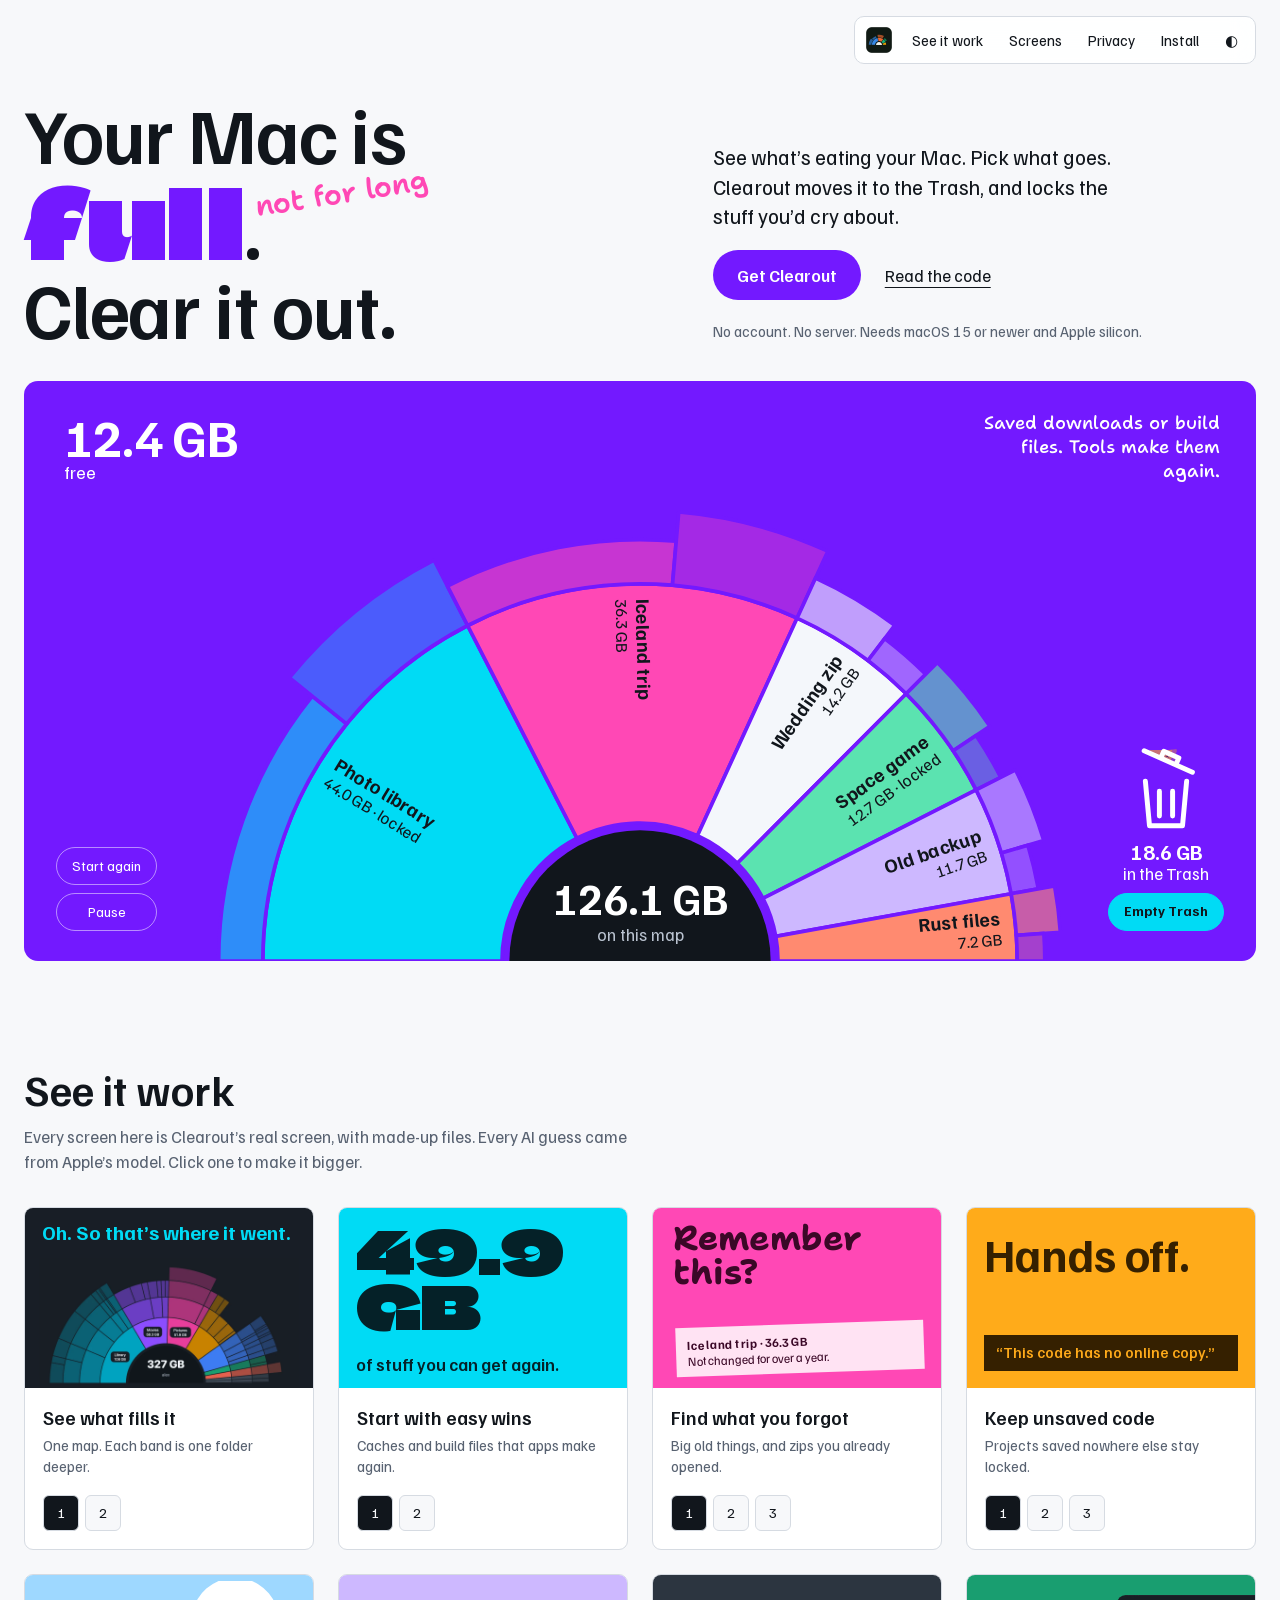
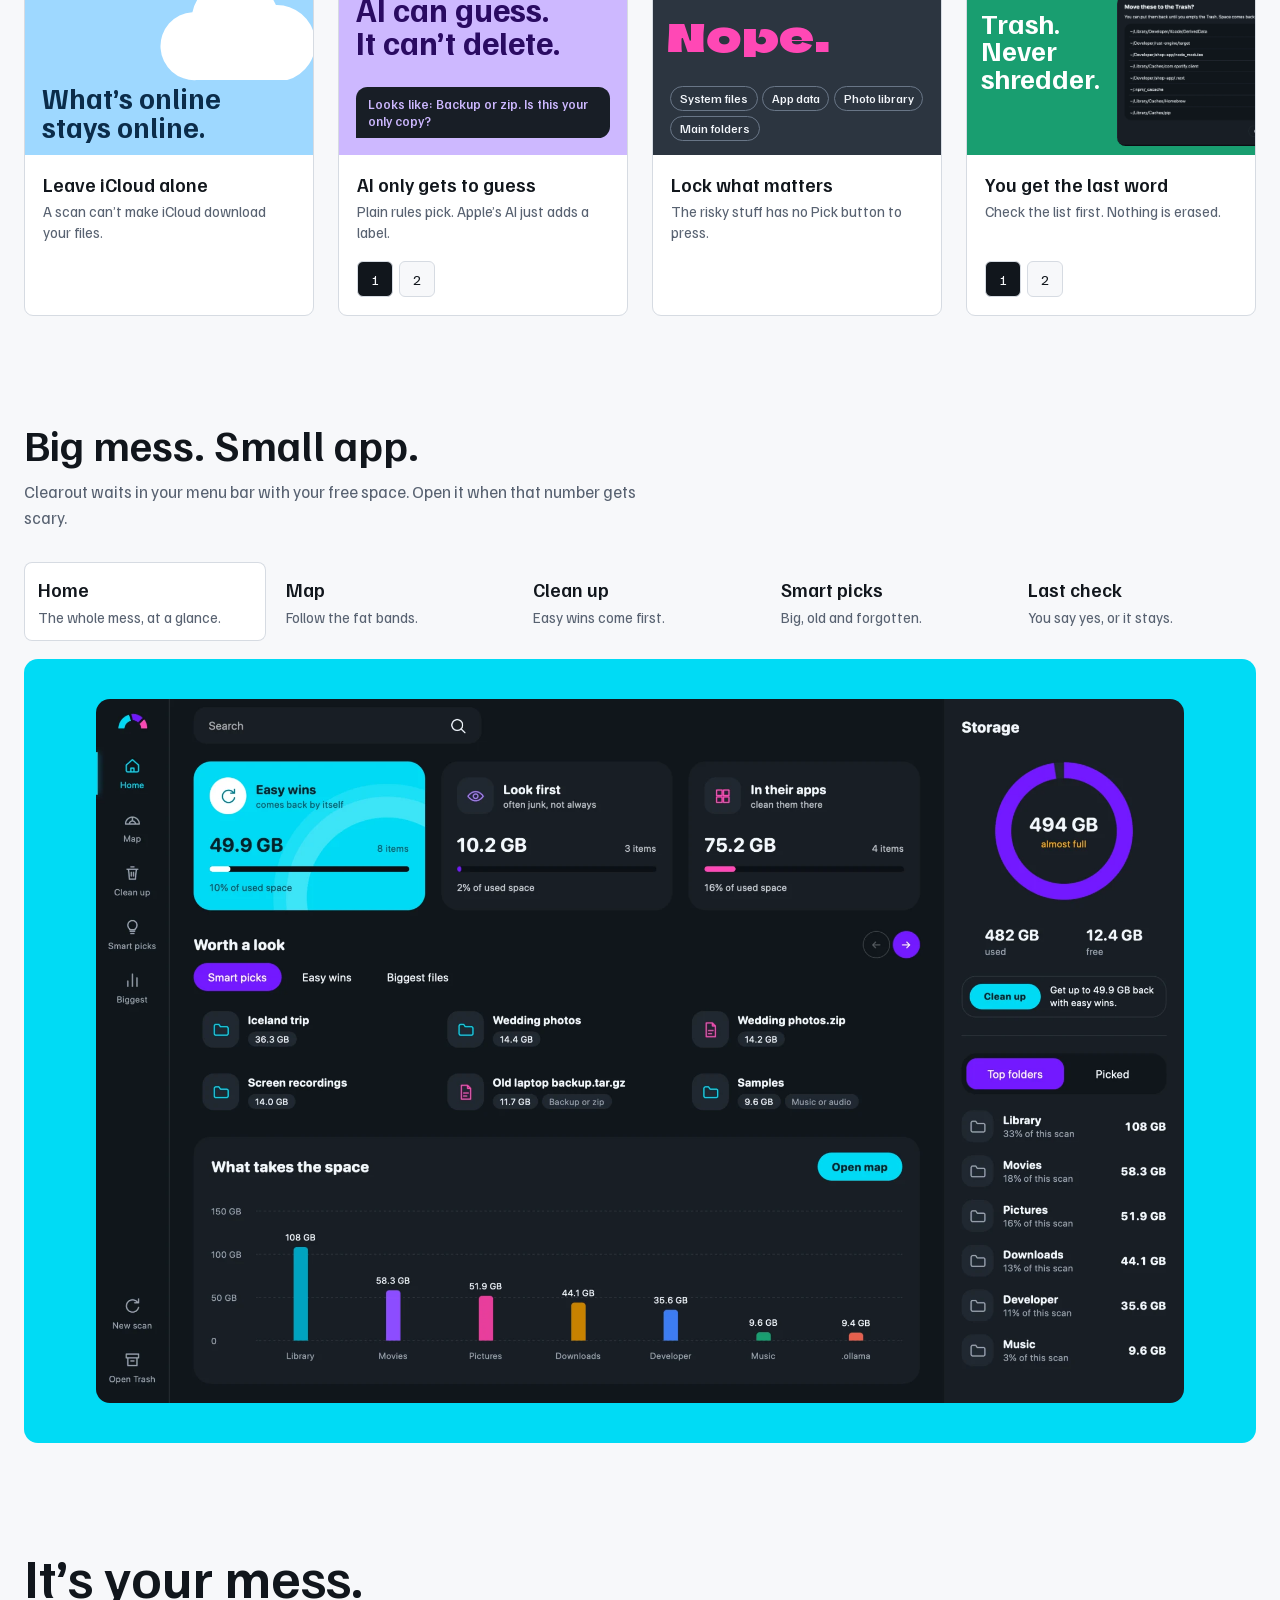
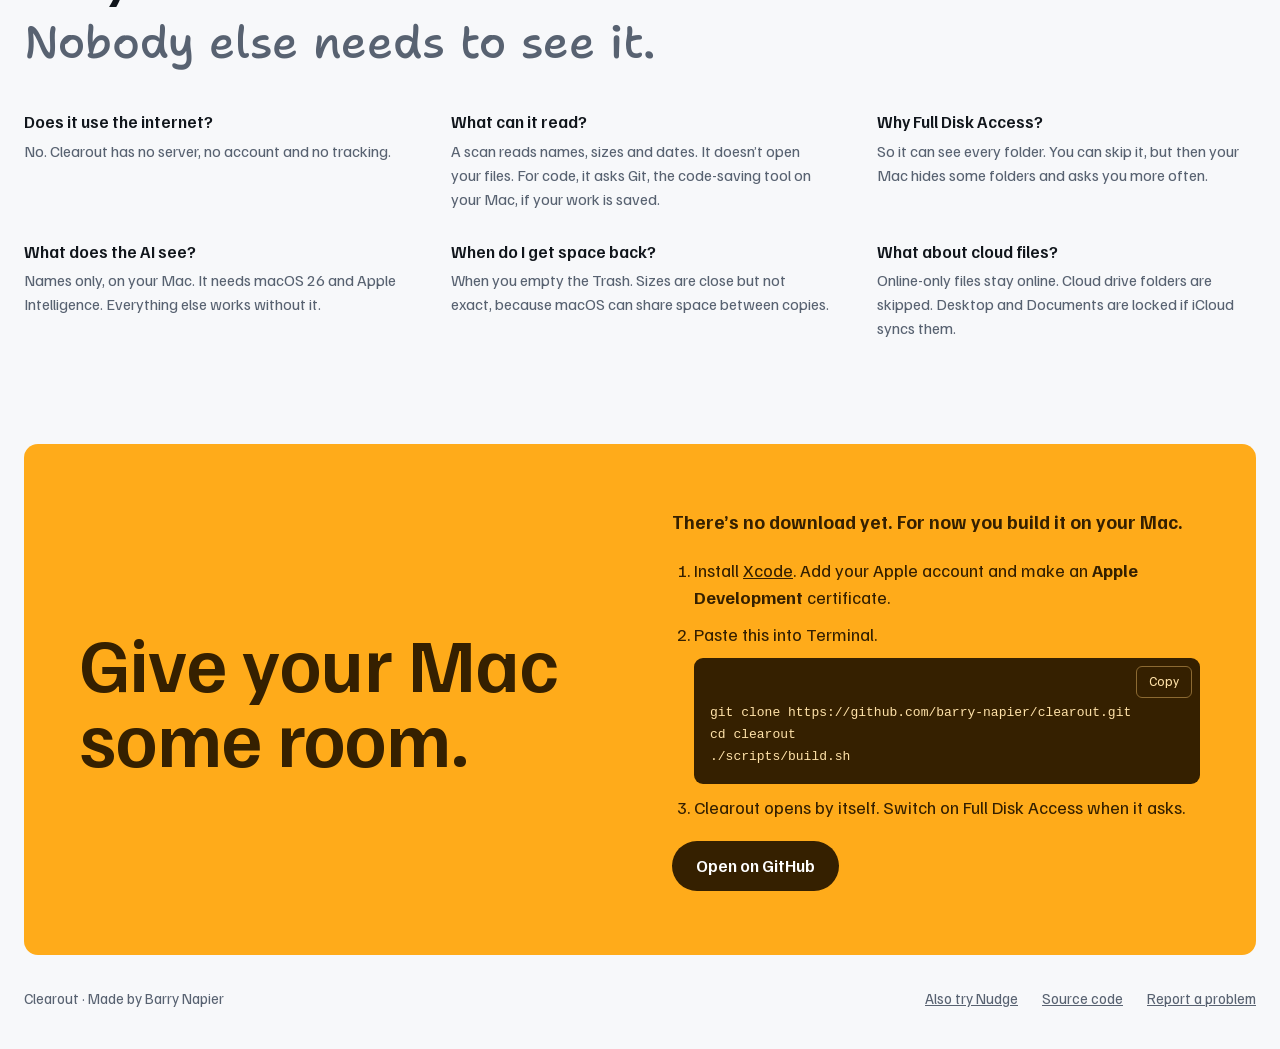
==== site/index.html @ 870a0790 "Marketing site for clearout.bnapier.dev, with screenshots of the real screens Co-Authored-By: Claude" ====
<!doctype html>
<html lang="en">
<head>
<meta charset="utf-8">
<meta name="viewport" content="width=device-width, initial-scale=1">
<title>Clearout · Your Mac is full. Clear it out.</title>
<meta name="description" content="A private disk cleaner for your Mac. See what fills it, pick what goes, and move it to the Trash. No account, no server.">
<link rel="canonical" href="https://clearout.bnapier.dev/">
<meta property="og:title" content="Clearout">
<meta property="og:type" content="website">
<meta property="og:url" content="https://clearout.bnapier.dev/">
<meta property="og:image" content="https://clearout.bnapier.dev/assets/share.jpg">
<meta property="og:description" content="Your Mac is full. Clear it out. A private disk cleaner that never leaves your Mac.">
<meta name="twitter:card" content="summary_large_image">
<meta name="color-scheme" content="light dark">
<link rel="icon" href="assets/favicon.png">
<link rel="preload" href="assets/fonts/climate.woff2" as="font" type="font/woff2" crossorigin>
<link rel="stylesheet" href="styles.css">
<script>
  try { const t = localStorage.getItem('theme'); if (t) document.documentElement.dataset.theme = t } catch {}
</script>
<script src="main.js" defer></script>
</head>
<body>

<nav class="nav" aria-label="Main">
  <a class="home" href="#top" aria-label="Clearout, top of page"><img src="assets/icon.png" width="32" height="32" alt=""></a>
  <a class="wide" href="#films">See it work</a>
  <a class="wide" href="#screens">Screens</a>
  <a class="wide" href="#privacy">Privacy</a>
  <a href="#install">Install</a>
  <button id="theme" type="button" aria-label="Switch between light and dark">◐</button>
</nav>

<main id="top">
  <header class="hero">
    <h1 aria-label="Your Mac is full. Clear it out.">
      <span aria-hidden="true">Your Mac is<br><span class="full" id="full">full<i>not for long</i></span>.<br>Clear it out.</span>
    </h1>
    <div class="pitch">
      <p>See what’s eating your Mac. Pick what goes. Clearout moves it to the Trash, and locks the stuff you’d cry about.</p>
      <div class="actions">
        <a class="download" href="#install">Get Clearout</a>
        <a class="source" href="https://github.com/barry-napier/clearout">Read the code</a>
      </div>
      <p class="needs">No account. No server. Needs macOS 15 or newer and Apple silicon.</p>
    </div>
  </header>

  <section class="stage" id="stage" aria-label="Clearout demo, with made-up files">
    <p class="free"><b id="free">12.4 GB</b> <span>free</span></p>
    <p class="say" id="say">Click a piece to bin it.<br>Nothing real gets touched.</p>
    <svg id="map" class="map" viewBox="0 0 1000 500" role="group" aria-label="Space map"></svg>
    <div class="chips" id="chips"></div>
    <div class="bin">
      <svg id="can" viewBox="0 0 80 88" aria-hidden="true"><path class="lid" d="M8 16h64M30 16V7h20v9"/><path d="M15 27l5 54h40l5-54M32 39v30M48 39v30"/></svg>
      <p><b id="binned">0 GB</b><br>in the Trash</p>
      <button id="empty" type="button" disabled>Empty Trash</button>
    </div>
    <div class="stage-controls">
      <button id="reset" type="button">Start again</button>
      <button id="pause" type="button">Pause</button>
    </div>
  </section>

  <section id="films" class="section">
    <div class="section-head">
      <h2>See it work</h2>
      <p>Every screen here is Clearout’s real screen, with made-up files. Every AI guess came from Apple’s model. Click one to make it bigger.</p>
    </div>

    <div class="gallery">
      <article class="card">
        <button class="film f-map" type="button" aria-label="Enlarge: See what fills it">
          <span class="take" data-take="1"><span class="line">Oh. So that’s where it went.</span><img src="assets/shots/crop-fan.webp" width="1100" height="552" alt=""></span>
          <span class="take" data-take="2" hidden><span class="line">Click in. Dig down.</span><img src="assets/shots/crop-fan-developer.webp" width="1100" height="552" alt=""></span>
        </button>
        <div class="meta">
          <h3>See what fills it</h3>
          <p>One map. Each band is one folder deeper.</p>
          <div class="takes" role="group" aria-label="Map examples"></div>
        </div>
      </article>

      <article class="card">
        <button class="film f-easy" type="button" aria-label="Enlarge: Start with easy wins">
          <span class="take" data-take="1"><span class="big">49.9<br>GB</span><span class="line">of stuff you can get again.</span></span>
          <span class="take" data-take="2" hidden><span class="line top">Junk, with reasons.</span><img src="assets/shots/crop-easy.webp" width="1100" height="651" alt=""></span>
        </button>
        <div class="meta">
          <h3>Start with easy wins</h3>
          <p>Caches and build files that apps make again.</p>
          <div class="takes" role="group" aria-label="Easy win examples"></div>
        </div>
      </article>

      <article class="card">
        <button class="film f-smart" type="button" aria-label="Enlarge: Find what you forgot">
          <span class="take" data-take="1"><span class="line">Remember<br>this?</span><span class="note"><b>Iceland trip · 36.3 GB</b>Not changed for over a year.</span></span>
          <span class="take" data-take="2" hidden><span class="line">Got it<br>twice?</span><span class="note"><b>Wedding photos.zip · 14.2 GB</b>A folder with the same name is next to it.</span></span>
          <span class="take" data-take="3" hidden><span class="line small">The dusty corners.</span><img src="assets/shots/crop-smart.webp" width="1100" height="651" alt=""></span>
        </button>
        <div class="meta">
          <h3>Find what you forgot</h3>
          <p>Big old things, and zips you already opened.</p>
          <div class="takes" role="group" aria-label="Smart pick examples"></div>
        </div>
      </article>

      <article class="card">
        <button class="film f-code" type="button" aria-label="Enlarge: Keep unsaved code">
          <span class="take" data-take="1"><span class="line">Hands off.</span><span class="why">“This code has no online copy.”</span></span>
          <span class="take" data-take="2" hidden><span class="line">Not yet.</span><span class="why">“It has 2 changed files not saved.”</span></span>
          <span class="take" data-take="3" hidden><span class="line small">Save these first.</span><img src="assets/shots/crop-locked.webp" width="1100" height="410" alt=""></span>
        </button>
        <div class="meta">
          <h3>Keep unsaved code</h3>
          <p>Projects saved nowhere else stay locked.</p>
          <div class="takes" role="group" aria-label="Unsaved code examples"></div>
        </div>
      </article>

      <article class="card">
        <button class="film f-cloud" type="button" aria-label="Enlarge: Leave iCloud alone">
          <span class="take" data-take="1">
            <svg class="cloud" viewBox="0 0 120 74" aria-hidden="true"><path d="M28 70a24 24 0 0 1-3-48A31 31 0 0 1 84 17a27 27 0 0 1 8 53z"/></svg>
            <span class="line">What’s online<br>stays online.</span>
          </span>
        </button>
        <div class="meta">
          <h3>Leave iCloud alone</h3>
          <p>A scan can’t make iCloud download your files.</p>
        </div>
      </article>

      <article class="card">
        <button class="film f-ai" type="button" aria-label="Enlarge: AI only gets to guess">
          <span class="take" data-take="1"><span class="line">AI can guess.<br>It can’t delete.</span><span class="guess">Looks like: Backup or zip. Is this your only copy?</span></span>
          <span class="take" data-take="2" hidden><span class="line">You know.<br>It doesn’t.</span><span class="guess">Looks like: Game project. Do you still work on this game?</span></span>
        </button>
        <div class="meta">
          <h3>AI only gets to guess</h3>
          <p>Plain rules pick. Apple’s AI just adds a label.</p>
          <div class="takes" role="group" aria-label="AI examples"></div>
        </div>
      </article>

      <article class="card">
        <button class="film f-locks" type="button" aria-label="Enlarge: Lock what matters">
          <span class="take" data-take="1"><span class="line">Nope.</span><span class="doors"><span>System files</span><span>App data</span><span>Photo library</span><span>Main folders</span></span></span>
        </button>
        <div class="meta">
          <h3>Lock what matters</h3>
          <p>The risky stuff has no Pick button to press.</p>
        </div>
      </article>

      <article class="card">
        <button class="film f-trash" type="button" aria-label="Enlarge: You get the last word">
          <span class="take" data-take="1"><span class="line">Trash.<br>Never<br>shredder.</span><img src="assets/shots/crop-confirm.webp" width="1100" height="799" alt=""></span>
          <span class="take" data-take="2" hidden><span class="line wide-line">Changed your mind? Put it back.</span><span class="after">It’s all there until you empty the Trash.</span></span>
        </button>
        <div class="meta">
          <h3>You get the last word</h3>
          <p>Check the list first. Nothing is erased.</p>
          <div class="takes" role="group" aria-label="Trash examples"></div>
        </div>
      </article>
    </div>
  </section>

  <section id="screens" class="section screens">
    <div class="section-head">
      <h2>Big mess. Small app.</h2>
      <p>Clearout waits in your menu bar with your free space. Open it when that number gets scary.</p>
    </div>
    <div class="tabs" role="group" aria-label="Screenshots">
      <button type="button" data-screen="home" aria-pressed="true"><b>Home</b><span>The whole mess, at a glance.</span></button>
      <button type="button" data-screen="map" aria-pressed="false"><b>Map</b><span>Follow the fat bands.</span></button>
      <button type="button" data-screen="cleanup" aria-pressed="false"><b>Clean up</b><span>Easy wins come first.</span></button>
      <button type="button" data-screen="smart" aria-pressed="false"><b>Smart picks</b><span>Big, old and forgotten.</span></button>
      <button type="button" data-screen="confirm" aria-pressed="false"><b>Last check</b><span>You say yes, or it stays.</span></button>
    </div>
    <div class="screen">
      <img id="screen" src="assets/shots/home.webp" width="2000" height="1295" loading="lazy" alt="Clearout Home screen">
    </div>
  </section>

  <section id="privacy" class="section privacy">
    <h2>It’s your mess.<br><em>Nobody else needs to see it.</em></h2>
    <dl>
      <div><dt>Does it use the internet?</dt><dd>No. Clearout has no server, no account and no tracking.</dd></div>
      <div><dt>What can it read?</dt><dd>A scan reads names, sizes and dates. It doesn’t open your files. For code, it asks Git, the code-saving tool on your Mac, if your work is saved.</dd></div>
      <div><dt>Why Full Disk Access?</dt><dd>So it can see every folder. You can skip it, but then your Mac hides some folders and asks you more often.</dd></div>
      <div><dt>What does the AI see?</dt><dd>Names only, on your Mac. It needs macOS 26 and Apple Intelligence. Everything else works without it.</dd></div>
      <div><dt>When do I get space back?</dt><dd>When you empty the Trash. Sizes are close but not exact, because macOS can share space between copies.</dd></div>
      <div><dt>What about cloud files?</dt><dd>Online-only files stay online. Cloud drive folders are skipped. Desktop and Documents are locked if iCloud syncs them.</dd></div>
    </dl>
  </section>

  <section id="install" class="section install">
    <h2>Give your Mac some room.</h2>
    <div class="steps">
      <p>There’s no download yet. For now you build it on your Mac.</p>
      <ol>
        <li>Install <a href="https://apps.apple.com/app/xcode/id497799835">Xcode</a>. Add your Apple account and make an <b>Apple Development</b> certificate.</li>
        <li>Paste this into Terminal.
          <div class="code">
            <pre id="command" tabindex="0"><code>git clone https://github.com/barry-napier/clearout.git
cd clearout
./scripts/build.sh</code></pre>
            <button id="copy" type="button">Copy</button>
          </div>
        </li>
        <li>Clearout opens by itself. Switch on Full Disk Access when it asks.</li>
      </ol>
      <a class="download" href="https://github.com/barry-napier/clearout">Open on GitHub</a>
    </div>
  </section>
</main>

<footer>
  <span>Clearout · Made by Barry Napier</span>
  <a href="https://nudge.bnapier.dev">Also try Nudge</a>
  <a href="https://github.com/barry-napier/clearout">Source code</a>
  <a href="https://github.com/barry-napier/clearout/issues">Report a problem</a>
</footer>

<dialog id="viewer" aria-label="Bigger view">
  <button class="close" type="button">Close</button>
  <div id="viewer-film"></div>
</dialog>

</body>
</html>
---- site/styles.css ----
/*
  Layout: the same quiet frame as Nudge, around loud little films.
  Colours come from the app. The fan and the fat word are Clearout's own marks.
  Films are sized in cqw, so the same markup works small and enlarged.
*/
@font-face { font-family: Familjen; src: url(assets/fonts/familjen.woff2) format("woff2"); font-weight: 400 700; font-display: swap }
@font-face { font-family: Shantell; src: url(assets/fonts/shantell.woff2) format("woff2"); font-weight: 400 700; font-display: swap }
@font-face { font-family: Climate; src: url(assets/fonts/climate.woff2) format("woff2"); font-weight: 400; font-display: swap }

:root {
  --bg: #f7f8fa;
  --surface: #fff;
  --text: #11161c;
  --muted: #586271;
  --line: #d6dbe2;
  --accent: #7319ff;
  --word: #7319ff;
  --nav: rgb(255 255 255 / .88);
  --ink: #11161c;
  --cyan: #00dbf5;
  --pink: #ff48b5;
  --amber: #ffab1a;
  --ui: Familjen, system-ui, sans-serif;
  --fat: Climate, Impact, sans-serif;
  --hand: Shantell, "Comic Sans MS", cursive;
  --ease: cubic-bezier(.23, 1, .32, 1);
  color-scheme: light;
}
@media (prefers-color-scheme: dark) {
  :root:not([data-theme="light"]) {
    --bg: #11161c; --surface: #181e26; --text: #f4f7fb; --muted: #9aa5b3;
    --line: #2c3540; --word: #00dbf5; --nav: rgb(24 30 38 / .88); color-scheme: dark;
  }
}
:root[data-theme="dark"] {
  --bg: #11161c; --surface: #181e26; --text: #f4f7fb; --muted: #9aa5b3;
  --line: #2c3540; --word: #00dbf5; --nav: rgb(24 30 38 / .88); color-scheme: dark;
}

*, *::before, *::after { box-sizing: border-box }
[hidden] { display: none !important }
html { scroll-behavior: smooth; scroll-padding-top: 72px }
body { margin: 0; background: var(--bg); color: var(--text); font: 17px/1.5 var(--ui); -webkit-font-smoothing: antialiased }
main, footer { width: 100%; max-width: 1312px; margin: 0 auto; padding-inline: 24px }
img, svg { display: block; max-width: 100% }
h1, h2, h3, p { margin: 0 }
h1, h2 { text-wrap: balance }
h2 { font-size: clamp(30px, 3.4vw, 46px); line-height: 1.08; font-weight: 600 }
a { color: inherit }
button { font: inherit; color: inherit; cursor: pointer }
button:disabled { cursor: default }
:focus-visible { outline: 3px solid var(--word); outline-offset: 3px }

/* Floating nav */
.nav {
  position: fixed; top: 16px; right: 24px; z-index: 10;
  display: flex; align-items: center; gap: 2px; padding: 5px;
  background: var(--nav); backdrop-filter: blur(12px);
  border: 1px solid var(--line); border-radius: 10px; font-size: 15px;
}
.nav a, .nav button {
  display: flex; align-items: center; justify-content: center; min-height: 36px; padding: 0 12px;
  border: 0; border-radius: 6px; background: none; text-decoration: none; white-space: nowrap;
}
.nav a:hover, .nav button:hover { background: var(--bg) }
.nav .home { padding: 0 3px }

/* Hero */
.hero { display: grid; grid-template-columns: 1.15fr 1fr; gap: 24px 64px; align-items: end; padding: 94px 0 32px }
.hero h1 { font-size: clamp(46px, 6.1vw, 82px); line-height: 1.02; font-weight: 600; letter-spacing: -.015em }
.full {
  position: relative; display: inline-block; color: var(--word);
  font: 400 1.22em/1 var(--fat); letter-spacing: 0; font-variation-settings: "YEAR" 1979;
  transition: font-variation-settings 1.1s var(--ease);
}
.full i {
  position: absolute; left: calc(100% + .35em); top: .18em; color: var(--pink); white-space: nowrap;
  font: 600 .3em/1 var(--hand); transform: rotate(-9deg);
  animation: scribble .7s .9s var(--ease) backwards;
}
.pitch { display: grid; gap: 20px; padding-bottom: 6px }
.pitch > p:first-child { font-size: 21px; line-height: 1.4; max-width: 34ch }
.actions { display: flex; flex-wrap: wrap; align-items: center; gap: 12px 24px }
.download {
  display: inline-flex; align-items: center; min-height: 50px; padding: 0 24px;
  background: var(--accent); color: #fff; border-radius: 99px; font-weight: 600; text-decoration: none;
  transition: transform .15s var(--ease), filter .15s;
}
.download:hover { filter: brightness(1.12) }
.download:active { transform: scale(.97) }
.source { text-underline-offset: 5px }
.needs { color: var(--muted); font-size: 15px }

/* The big demo */
.stage { position: relative; height: 580px; overflow: hidden; border-radius: 14px; background: var(--accent); color: #fff }
.stage :focus-visible { outline-color: #fff }
.free { position: absolute; left: 40px; top: 30px; line-height: 1 }
.free b { display: block; font-size: 52px; font-variant-numeric: tabular-nums }
.free span { font-size: 18px }
.say { position: absolute; right: 36px; top: 30px; width: 260px; text-align: right; font: 500 18px/1.35 var(--hand) }
.map { position: absolute; left: 50%; bottom: 0; translate: -50%; width: min(920px, 78%); aspect-ratio: 2; overflow: visible }
.piece { cursor: pointer; outline: none }
.piece path { stroke: var(--accent); stroke-width: 4; stroke-linejoin: round }
.piece:hover { filter: brightness(1.12) }
.piece:focus-visible path { stroke: #fff; stroke-width: 7 }
.piece text { pointer-events: none; font: 700 21px var(--ui) }
.piece .amount { font-weight: 400; font-size: 18px }
.piece.no { animation: no .4s }
.map .hub { fill: var(--ink) }
.map .total { fill: #fff; text-anchor: middle; font: 700 48px var(--ui) }
.map .total-label { fill: #b9c2cf; text-anchor: middle; font: 400 19px var(--ui) }
.flyer { pointer-events: none }
.chips { display: none }
.bin { position: absolute; right: 32px; bottom: 30px; display: grid; justify-items: center; gap: 8px; text-align: center; line-height: 1.2 }
.bin svg { width: 66px; fill: none; stroke: #fff; stroke-width: 6; stroke-linecap: round; stroke-linejoin: round; overflow: visible }
.bin .lid { transform-origin: 72px 16px; transition: transform .3s var(--ease) }
.bin .open .lid { transform: rotate(24deg) }
.bin b { font-size: 21px }
.stage button { min-height: 38px; padding: 0 15px; border: 1px solid rgb(255 255 255 / .5); border-radius: 99px; background: transparent; color: #fff; font-size: 14px }
.bin button:not(:disabled) { border-color: var(--cyan); background: var(--cyan); color: var(--ink); font-weight: 700 }
.bin button:disabled { opacity: .6 }
.stage-controls { position: absolute; left: 32px; bottom: 30px; display: grid; gap: 8px }

/* Film gallery */
.section { padding-top: 104px }
.section-head { display: grid; gap: 12px; margin-bottom: 32px }
.section-head p { color: var(--muted); max-width: 62ch }
.gallery { display: grid; grid-template-columns: repeat(4, minmax(0, 1fr)); gap: 24px }
.card {
  display: flex; flex-direction: column; overflow: hidden;
  background: var(--surface); border: 1px solid var(--line); border-radius: 9px;
}
.meta { flex: 1; display: flex; flex-direction: column; gap: 4px; padding: 18px }
.meta h3 { font-size: 19px; line-height: 1.3; font-weight: 600 }
.meta p { color: var(--muted); font-size: 15px; line-height: 1.4 }
.takes { display: flex; gap: 6px; margin-top: auto; padding-top: 14px }
.takes button { width: 36px; height: 36px; padding: 0; border: 1px solid var(--line); border-radius: 6px; background: var(--bg); font-size: 14px }
.takes button[aria-pressed="true"] { background: var(--text); color: var(--bg) }

.film {
  container-type: inline-size; position: relative; display: block; flex: none;
  width: 100%; aspect-ratio: 16 / 10; overflow: hidden; padding: 0; border: 0; text-align: left;
}
.film .take { position: absolute; inset: 0; display: block }
.film .take > * { position: absolute; display: block }
.film img { max-width: none; height: auto }

.f-map { background: #181e26; color: var(--cyan) }
.f-map .line { left: 6cqw; right: 6cqw; top: 5cqw; font: 700 7cqw/1 var(--ui) }
.f-map img { left: 5cqw; bottom: 0; width: 90cqw }

.f-easy { background: var(--cyan); color: #052128 }
.f-easy .big { left: 6cqw; top: 6cqw; font: 400 20cqw/.95 var(--fat); font-variation-settings: "YEAR" 1979 }
.f-easy .line { left: 6cqw; bottom: 5cqw; font: 600 6cqw/1 var(--ui) }
.f-easy .line.top { top: 6cqw; bottom: auto; font-size: 8cqw }
.f-easy img { left: 7cqw; top: 19cqw; width: 108cqw; border-radius: 2cqw }

.f-smart { background: var(--pink); color: #3b0827 }
.f-smart .line { left: 7cqw; top: 5cqw; font: 700 12cqw/.98 var(--hand) }
.f-smart .line.small { font-size: 8cqw }
.f-smart .note { left: 8cqw; right: 6cqw; bottom: 5cqw; padding: 3cqw 4cqw; background: #ffe3f3; font: 400 4.3cqw/1.3 var(--ui); transform: rotate(-2deg) }
.f-smart .note b { display: block }
.f-smart img { left: 7cqw; top: 20cqw; width: 104cqw; border-radius: 2cqw }

.f-code { background: var(--amber); color: #352000 }
.f-code .line { left: 6cqw; top: 8cqw; white-space: nowrap; font: 700 16cqw/1 var(--ui) }
.f-code .line.small { top: 6cqw; font-size: 9cqw }
.f-code .why { left: 6cqw; right: 6cqw; bottom: 6cqw; padding: 3cqw 4cqw; background: #352000; color: var(--amber); font: 500 5.4cqw/1.2 var(--ui) }
.f-code img { left: 5cqw; top: 22cqw; width: 108cqw; border-radius: 2cqw }

.f-cloud { background: #9ed8ff; color: #0b2c4a }
.f-cloud .cloud { right: -5cqw; top: 2cqw; width: 59cqw; fill: #fff }
.f-cloud .line { left: 6cqw; bottom: 5cqw; font: 700 10cqw/1 var(--ui) }

.f-ai { background: #cdb8ff; color: #2a0b62 }
.f-ai .line { left: 6cqw; top: 6cqw; font: 700 11.5cqw/1 var(--ui) }
.f-ai .guess { left: 6cqw; right: 6cqw; bottom: 6cqw; padding: 3cqw 4cqw; border-radius: 4cqw 4cqw 4cqw 0; background: #181e26; color: #cdb8ff; font: 500 4.6cqw/1.25 var(--ui) }

.f-locks { background: #2c3540; color: #f4f7fb }
.f-locks .line { left: 5cqw; top: 15cqw; font: 400 13.5cqw/1 var(--fat); color: var(--pink); font-variation-settings: "YEAR" 2000 }
.f-locks .doors { left: 6cqw; right: 6cqw; bottom: 5cqw; display: flex; flex-wrap: wrap; gap: 1.6cqw }
.f-locks .doors span { padding: 1.4cqw 3cqw; border: .35cqw solid #697687; border-radius: 9cqw; font: 500 4.3cqw/1.2 var(--ui) }

.f-trash { background: #199e70; color: #fff }
.f-trash .line { left: 5cqw; top: 12cqw; font: 700 9.6cqw/1 var(--ui) }
.f-trash img { left: 52cqw; top: 7cqw; width: 72cqw; border-radius: 3cqw }
.f-trash .wide-line { left: 6cqw; right: 6cqw; top: 7cqw; font-size: 12cqw }
.f-trash .after { left: 6cqw; right: 6cqw; bottom: 6cqw; font: 500 4.5cqw/1.2 var(--hand) }

/* A film rests on its last frame. .play runs it from the start. */
.play .take > :nth-child(1) { animation: rise .8s var(--ease) backwards }
.play .take > :nth-child(2) { animation: land 1s .45s var(--ease) backwards }
.f-easy.play .big { animation: slim 1.4s var(--ease) backwards }
.f-smart.play .note { animation: slap .8s .4s var(--ease) backwards }
.f-locks.play .line { animation: no .5s .2s }

dialog { width: min(1100px, calc(100vw - 32px), calc((100dvh - 110px) * 1.6)); max-width: none; padding: 0; border: 0; background: transparent; overflow: visible }
dialog::backdrop { background: rgb(5 8 11 / .84) }
dialog .film { border-radius: 12px; cursor: default }
dialog .close { display: block; margin: 0 0 10px auto; min-height: 40px; padding: 0 14px; border: 0; border-radius: 7px; background: #fff; color: var(--ink) }

/* Screenshots */
.tabs { display: grid; grid-template-columns: repeat(5, minmax(0, 1fr)); gap: 6px; margin-bottom: 18px }
.tabs button { display: grid; align-content: start; gap: 2px; padding: 14px; text-align: left; border: 0; border-radius: 8px; background: none; color: var(--muted) }
.tabs b { color: var(--text); font-weight: 600; font-size: 19px }
.tabs span { font-size: 15px; line-height: 1.35 }
.tabs [aria-pressed="true"] { background: var(--surface); box-shadow: inset 0 0 0 1px var(--line) }
.screen { padding: 40px 72px; border-radius: 14px; background: var(--cyan) }
.screen img { width: 100%; height: auto; border-radius: 14px }

/* Privacy */
.privacy h2 { font-size: clamp(30px, 4.3vw, 58px) }
.privacy em { font: 500 .82em/1.2 var(--hand); color: var(--muted) }
.privacy dl { display: grid; grid-template-columns: repeat(3, minmax(0, 1fr)); gap: 28px 48px; margin: 40px 0 0 }
.privacy dt { font-weight: 600; margin-bottom: 4px }
.privacy dd { margin: 0; color: var(--muted); font-size: 16px }

/* Install */
.install { margin-top: 104px; padding: 64px 56px; display: grid; grid-template-columns: minmax(0, 1fr) minmax(0, 1fr); gap: 28px 64px; align-items: center; border-radius: 14px; background: var(--amber); color: #352000 }
.install :focus-visible { outline-color: #352000 }
.install h2 { font-size: clamp(44px, 6vw, 84px); line-height: .98 }
.steps { display: grid; gap: 20px; min-width: 0 }
.steps > p { font-weight: 700; font-size: 19px }
.install ol { min-width: 0; margin: 0; padding-left: 22px; display: grid; grid-template-columns: minmax(0, 1fr); gap: 10px; font-size: 18px }
.install li { min-width: 0 }
.code { position: relative; margin-top: 10px; border-radius: 9px; background: #352000; color: #ffe2a8 }
.code pre { margin: 0; padding: 16px; padding-top: 44px; overflow-x: auto; font: 13px/1.7 ui-monospace, Menlo, monospace }
.code button { position: absolute; top: 8px; right: 8px; min-height: 32px; padding: 0 12px; border: 1px solid #8c6a32; border-radius: 6px; background: transparent; color: inherit; font-size: 13px }
.install .download { justify-self: start; background: #352000 }
footer { display: flex; flex-wrap: wrap; gap: 8px 24px; padding-block: 32px 40px; color: var(--muted); font-size: 15px }
footer span { margin-right: auto }

@media (max-width: 1080px) {
  .gallery { grid-template-columns: repeat(2, minmax(0, 1fr)) }
  .hero { grid-template-columns: minmax(0, 1fr) }
}
/* Small: the labels would be too tiny to read or tap, so buttons name the pieces. */
@media (max-width: 940px) {
  .stage { height: auto; padding: 20px 16px; display: flex; flex-direction: column; align-items: stretch; gap: 14px }
  .free, .say, .map, .bin, .stage-controls { position: relative; inset: auto }
  .free b { font-size: 40px }
  .say { width: auto; min-height: 49px; text-align: left }
  .map { translate: none; width: 100% }
  .piece text { display: none }
  .map .total { font-size: 54px }
  .chips { display: flex; flex-wrap: wrap; gap: 6px }
  .chips button { display: flex; align-items: center; gap: 7px }
  .chips i { width: 10px; height: 10px; border-radius: 3px }
  .bin { display: flex; justify-content: space-between; align-items: center; text-align: left }
  .bin svg { width: 38px }
  .bin p { margin-right: auto }
  .stage-controls { display: flex }
  .tabs { display: flex; overflow-x: auto }
  .tabs button { flex: none; width: 180px }
  .screen { padding: 14px }
  .install { grid-template-columns: minmax(0, 1fr) }
}
@media (max-width: 720px) {
  main, footer { padding-inline: 16px }
  .nav { top: 10px; right: 12px }
  .nav .wide { display: none }
  .hero { padding-top: 88px }
  .hero h1 { font-size: clamp(38px, 12vw, 64px); line-height: 1.08 }
  .full i { top: .3em }
  .pitch > p:first-child { font-size: 19px }
  .section { padding-top: 72px }
  .gallery, .privacy dl { grid-template-columns: minmax(0, 1fr) }
  .screen img { border-radius: 6px }
  .install { margin-top: 72px; padding: 36px 20px }
  .code pre { font-size: 11px }
}

@keyframes scribble { from { opacity: 0; clip-path: inset(0 100% 0 0) } }
@keyframes rise { from { opacity: 0; translate: 0 3cqw } }
@keyframes land { from { opacity: 0; translate: 7cqw 0; scale: .95 } }
@keyframes slap { from { opacity: 0; scale: 1.3; rotate: 7deg } }
@keyframes slim { from { font-variation-settings: "YEAR" 2050 } }
@keyframes no { 25%, 75% { translate: -7px 0 } 50% { translate: 7px 0 } }

@media (prefers-reduced-motion: reduce) {
  html { scroll-behavior: auto }
  *, *::before, *::after { animation: none !important; transition: none !important }
}
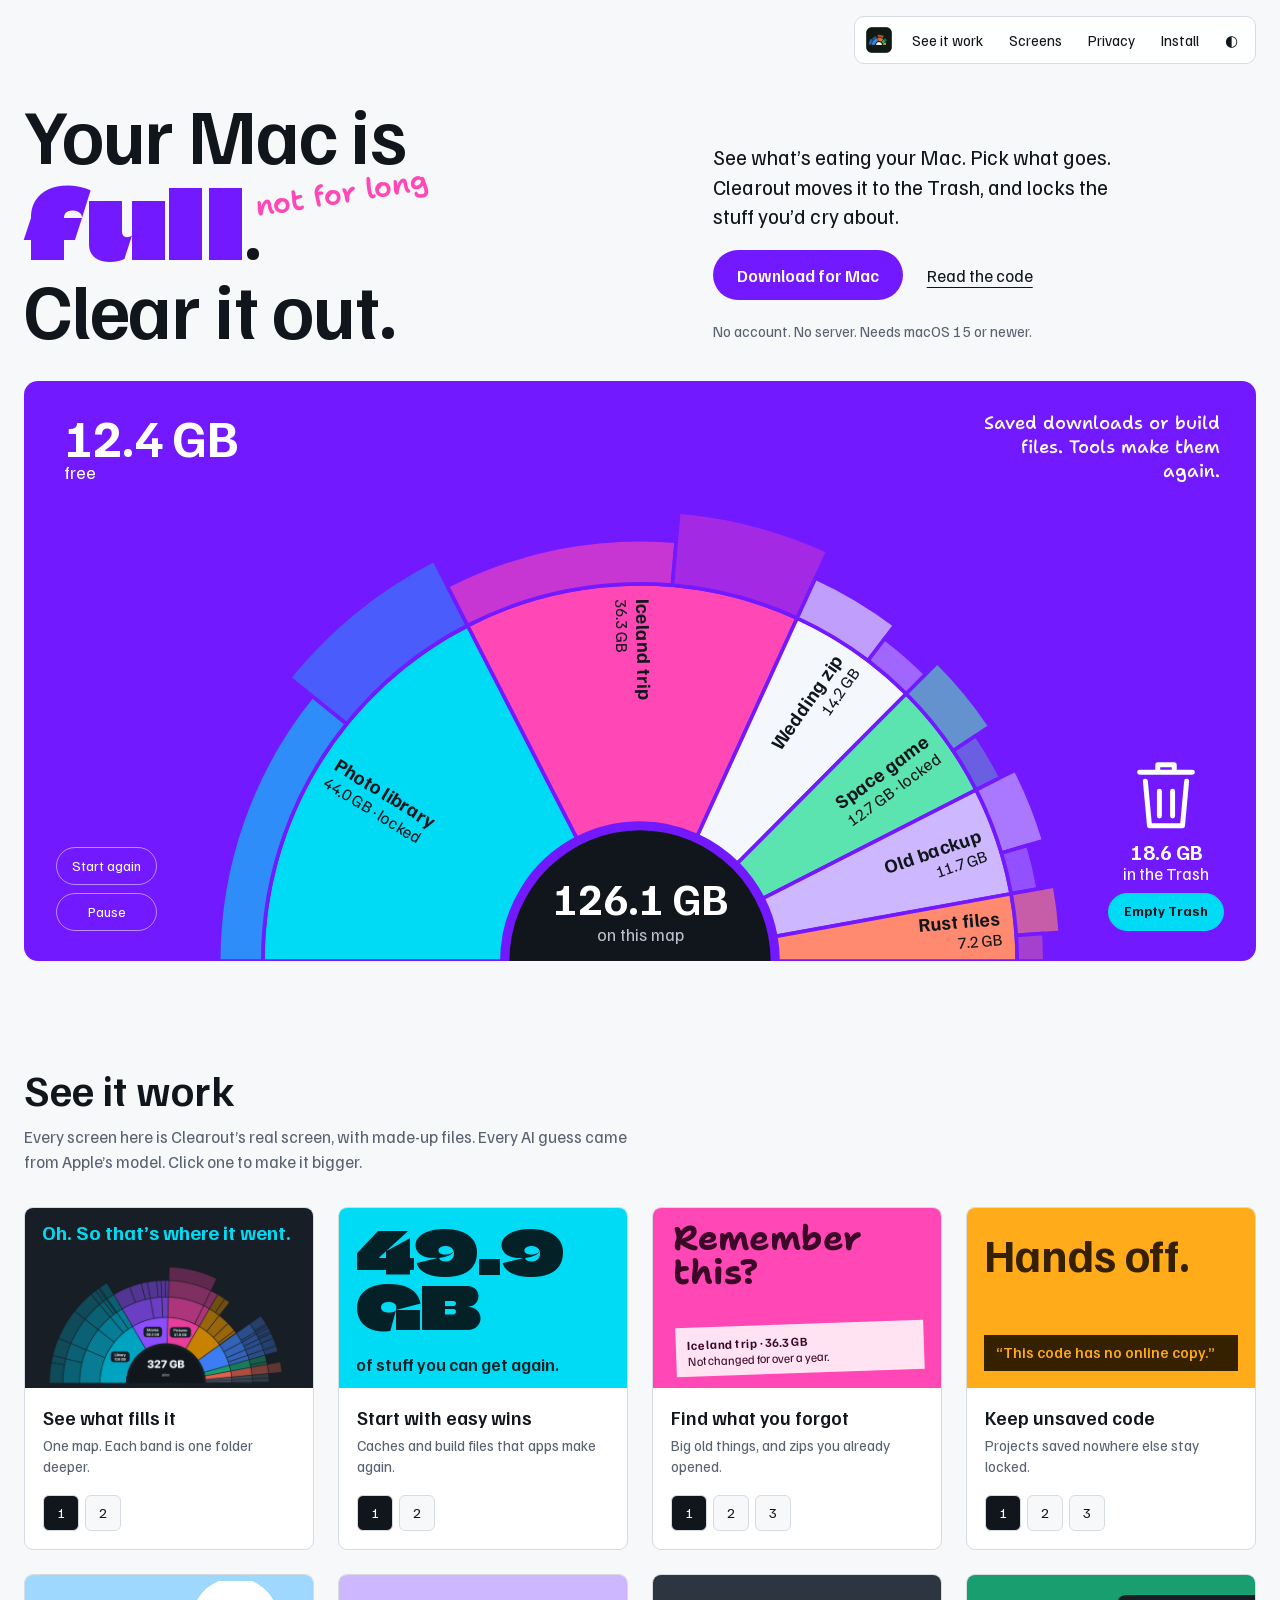
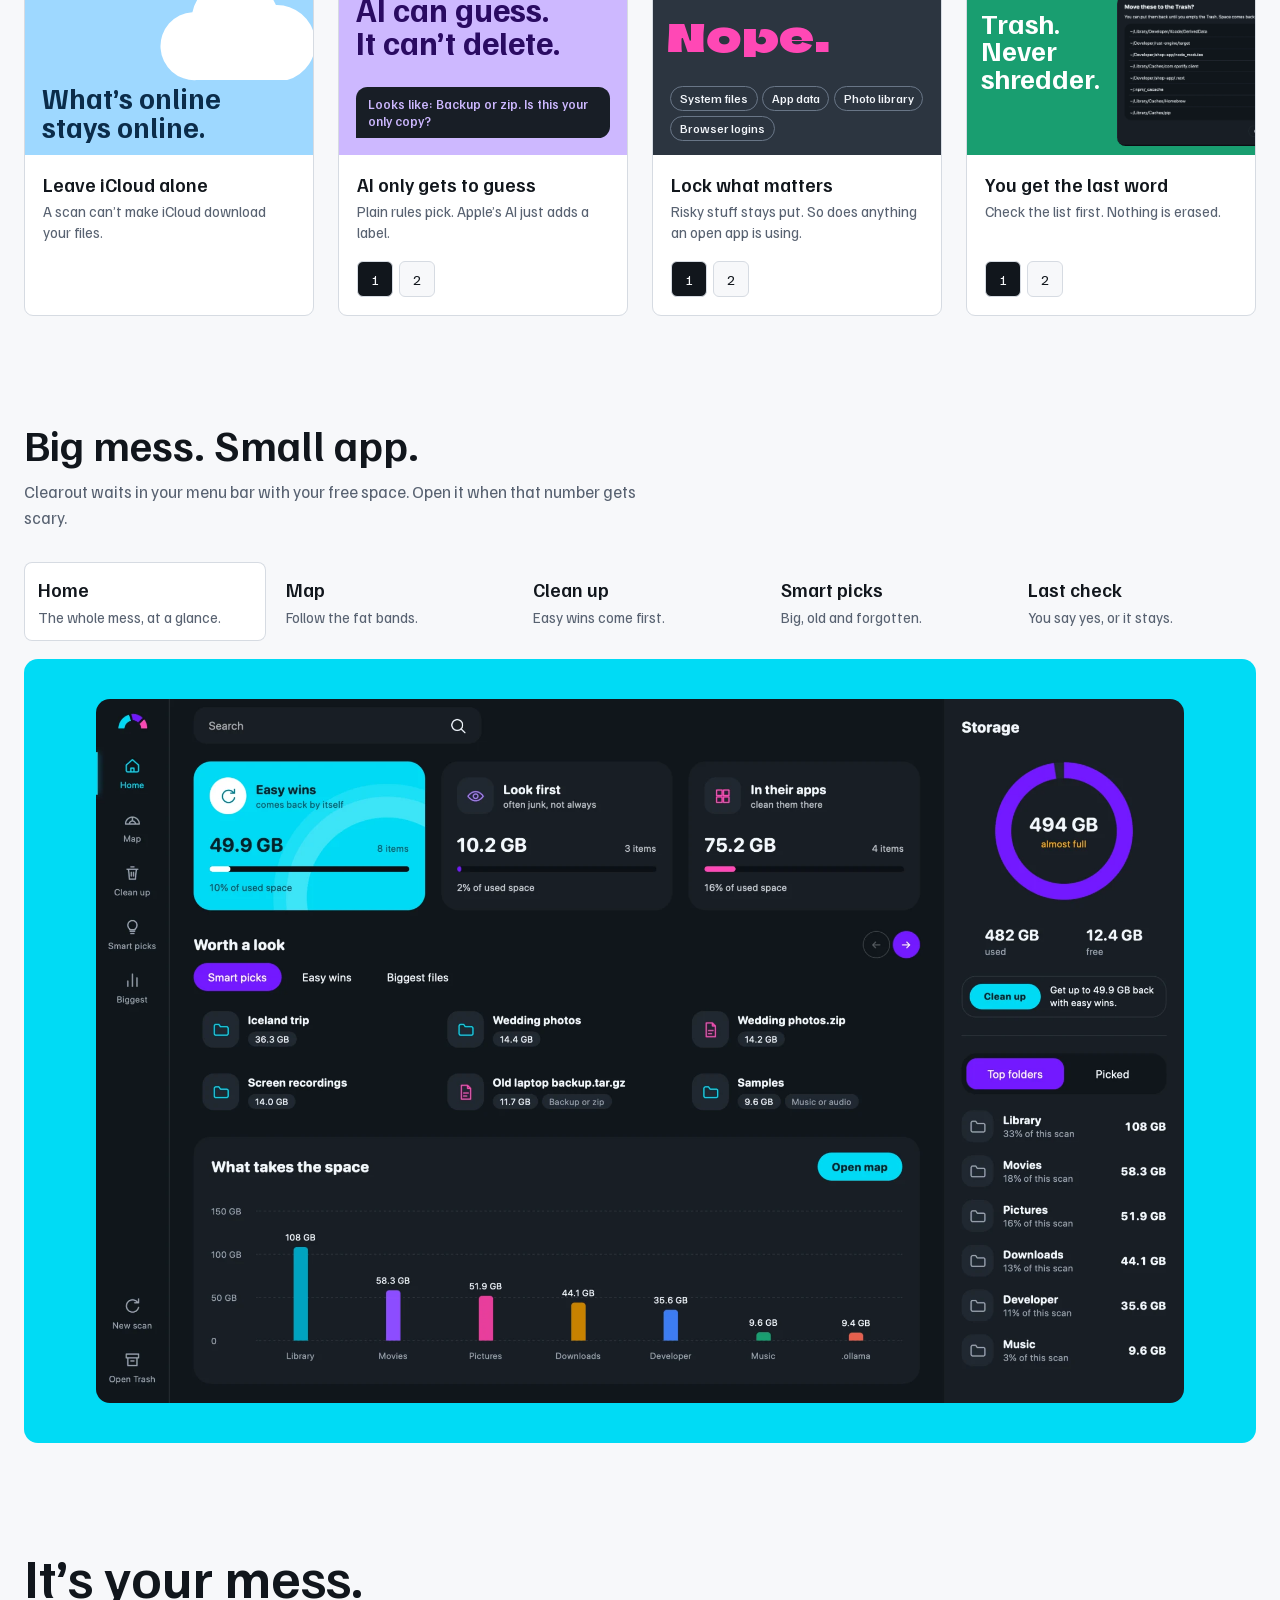
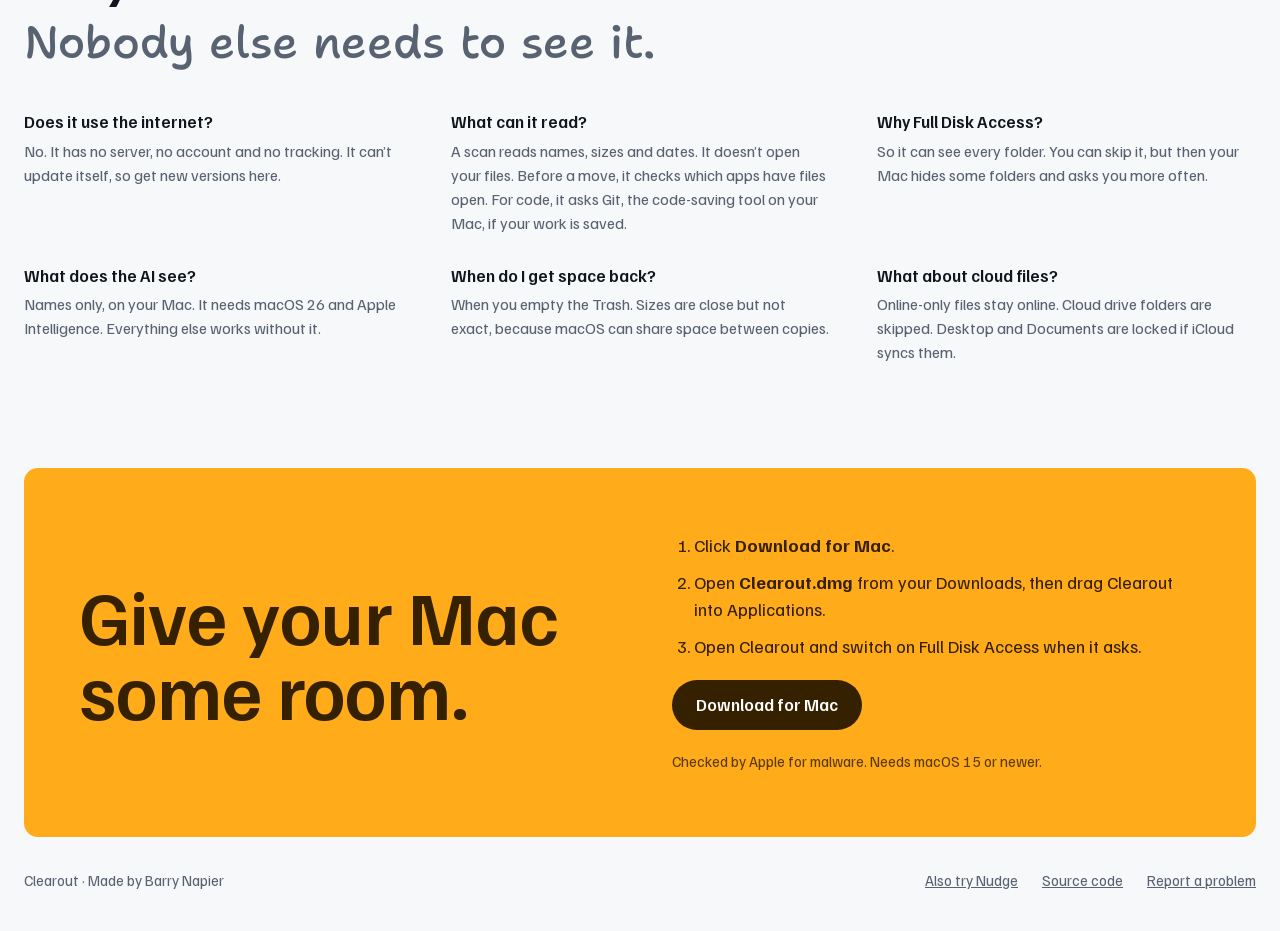
==== commit d37f0685: "Download button gets the DMG directly The site and README now point at the newest release, and the s" ====
--- a/site/index.html
+++ b/site/index.html
@@ -40,10 +40,10 @@
     <div class="pitch">
       <p>See what’s eating your Mac. Pick what goes. Clearout moves it to the Trash, and locks the stuff you’d cry about.</p>
       <div class="actions">
-        <a class="download" href="#install">Get Clearout</a>
+        <a class="download" href="https://github.com/barry-napier/clearout/releases/latest/download/Clearout.dmg">Download for Mac</a>
         <a class="source" href="https://github.com/barry-napier/clearout">Read the code</a>
       </div>
-      <p class="needs">No account. No server. Needs macOS 15 or newer and Apple silicon.</p>
+      <p class="needs">No account. No server. Needs macOS 15 or newer.</p>
     </div>
   </header>
 
@@ -147,11 +147,13 @@
 
       <article class="card">
         <button class="film f-locks" type="button" aria-label="Enlarge: Lock what matters">
-          <span class="take" data-take="1"><span class="line">Nope.</span><span class="doors"><span>System files</span><span>App data</span><span>Photo library</span><span>Main folders</span></span></span>
+          <span class="take" data-take="1"><span class="line">Nope.</span><span class="doors"><span>System files</span><span>App data</span><span>Photo library</span><span>Browser logins</span></span></span>
+          <span class="take" data-take="2" hidden><span class="line">Busy.</span><span class="why">“Spotify is using this. Quit it first.”</span></span>
         </button>
         <div class="meta">
           <h3>Lock what matters</h3>
-          <p>The risky stuff has no Pick button to press.</p>
+          <p>Risky stuff stays put. So does anything an open app is using.</p>
+          <div class="takes" role="group" aria-label="Lock examples"></div>
         </div>
       </article>
 
@@ -189,8 +191,8 @@
   <section id="privacy" class="section privacy">
     <h2>It’s your mess.<br><em>Nobody else needs to see it.</em></h2>
     <dl>
-      <div><dt>Does it use the internet?</dt><dd>No. Clearout has no server, no account and no tracking.</dd></div>
-      <div><dt>What can it read?</dt><dd>A scan reads names, sizes and dates. It doesn’t open your files. For code, it asks Git, the code-saving tool on your Mac, if your work is saved.</dd></div>
+      <div><dt>Does it use the internet?</dt><dd>No. It has no server, no account and no tracking. It can’t update itself, so get new versions here.</dd></div>
+      <div><dt>What can it read?</dt><dd>A scan reads names, sizes and dates. It doesn’t open your files. Before a move, it checks which apps have files open. For code, it asks Git, the code-saving tool on your Mac, if your work is saved.</dd></div>
       <div><dt>Why Full Disk Access?</dt><dd>So it can see every folder. You can skip it, but then your Mac hides some folders and asks you more often.</dd></div>
       <div><dt>What does the AI see?</dt><dd>Names only, on your Mac. It needs macOS 26 and Apple Intelligence. Everything else works without it.</dd></div>
       <div><dt>When do I get space back?</dt><dd>When you empty the Trash. Sizes are close but not exact, because macOS can share space between copies.</dd></div>
@@ -201,20 +203,13 @@
   <section id="install" class="section install">
     <h2>Give your Mac some room.</h2>
     <div class="steps">
-      <p>There’s no download yet. For now you build it on your Mac.</p>
       <ol>
-        <li>Install <a href="https://apps.apple.com/app/xcode/id497799835">Xcode</a>. Add your Apple account and make an <b>Apple Development</b> certificate.</li>
-        <li>Paste this into Terminal.
-          <div class="code">
-            <pre id="command" tabindex="0"><code>git clone https://github.com/barry-napier/clearout.git
-cd clearout
-./scripts/build.sh</code></pre>
-            <button id="copy" type="button">Copy</button>
-          </div>
-        </li>
-        <li>Clearout opens by itself. Switch on Full Disk Access when it asks.</li>
+        <li>Click <b>Download for Mac</b>.</li>
+        <li>Open <b>Clearout.dmg</b> from your Downloads, then drag Clearout into Applications.</li>
+        <li>Open Clearout and switch on Full Disk Access when it asks.</li>
       </ol>
-      <a class="download" href="https://github.com/barry-napier/clearout">Open on GitHub</a>
+      <a class="download" href="https://github.com/barry-napier/clearout/releases/latest/download/Clearout.dmg">Download for Mac</a>
+      <p class="needs">Checked by Apple for malware. Needs macOS 15 or newer.</p>
     </div>
   </section>
 </main>
--- a/site/styles.css
+++ b/site/styles.css
@@ -178,6 +178,7 @@
 
 .f-locks { background: #2c3540; color: #f4f7fb }
 .f-locks .line { left: 5cqw; top: 15cqw; font: 400 13.5cqw/1 var(--fat); color: var(--pink); font-variation-settings: "YEAR" 2000 }
+.f-locks .why { left: 6cqw; right: 6cqw; bottom: 6cqw; padding: 3cqw 4cqw; background: var(--pink); color: #3b0827; font: 500 5.2cqw/1.2 var(--ui) }
 .f-locks .doors { left: 6cqw; right: 6cqw; bottom: 5cqw; display: flex; flex-wrap: wrap; gap: 1.6cqw }
 .f-locks .doors span { padding: 1.4cqw 3cqw; border: .35cqw solid #697687; border-radius: 9cqw; font: 500 4.3cqw/1.2 var(--ui) }
 
@@ -220,12 +221,9 @@
 .install :focus-visible { outline-color: #352000 }
 .install h2 { font-size: clamp(44px, 6vw, 84px); line-height: .98 }
 .steps { display: grid; gap: 20px; min-width: 0 }
-.steps > p { font-weight: 700; font-size: 19px }
+.steps .needs { color: #5a3a05 }
 .install ol { min-width: 0; margin: 0; padding-left: 22px; display: grid; grid-template-columns: minmax(0, 1fr); gap: 10px; font-size: 18px }
 .install li { min-width: 0 }
-.code { position: relative; margin-top: 10px; border-radius: 9px; background: #352000; color: #ffe2a8 }
-.code pre { margin: 0; padding: 16px; padding-top: 44px; overflow-x: auto; font: 13px/1.7 ui-monospace, Menlo, monospace }
-.code button { position: absolute; top: 8px; right: 8px; min-height: 32px; padding: 0 12px; border: 1px solid #8c6a32; border-radius: 6px; background: transparent; color: inherit; font-size: 13px }
 .install .download { justify-self: start; background: #352000 }
 footer { display: flex; flex-wrap: wrap; gap: 8px 24px; padding-block: 32px 40px; color: var(--muted); font-size: 15px }
 footer span { margin-right: auto }
@@ -267,7 +265,6 @@
   .gallery, .privacy dl { grid-template-columns: minmax(0, 1fr) }
   .screen img { border-radius: 6px }
   .install { margin-top: 72px; padding: 36px 20px }
-  .code pre { font-size: 11px }
 }
 
 @keyframes scribble { from { opacity: 0; clip-path: inset(0 100% 0 0) } }
